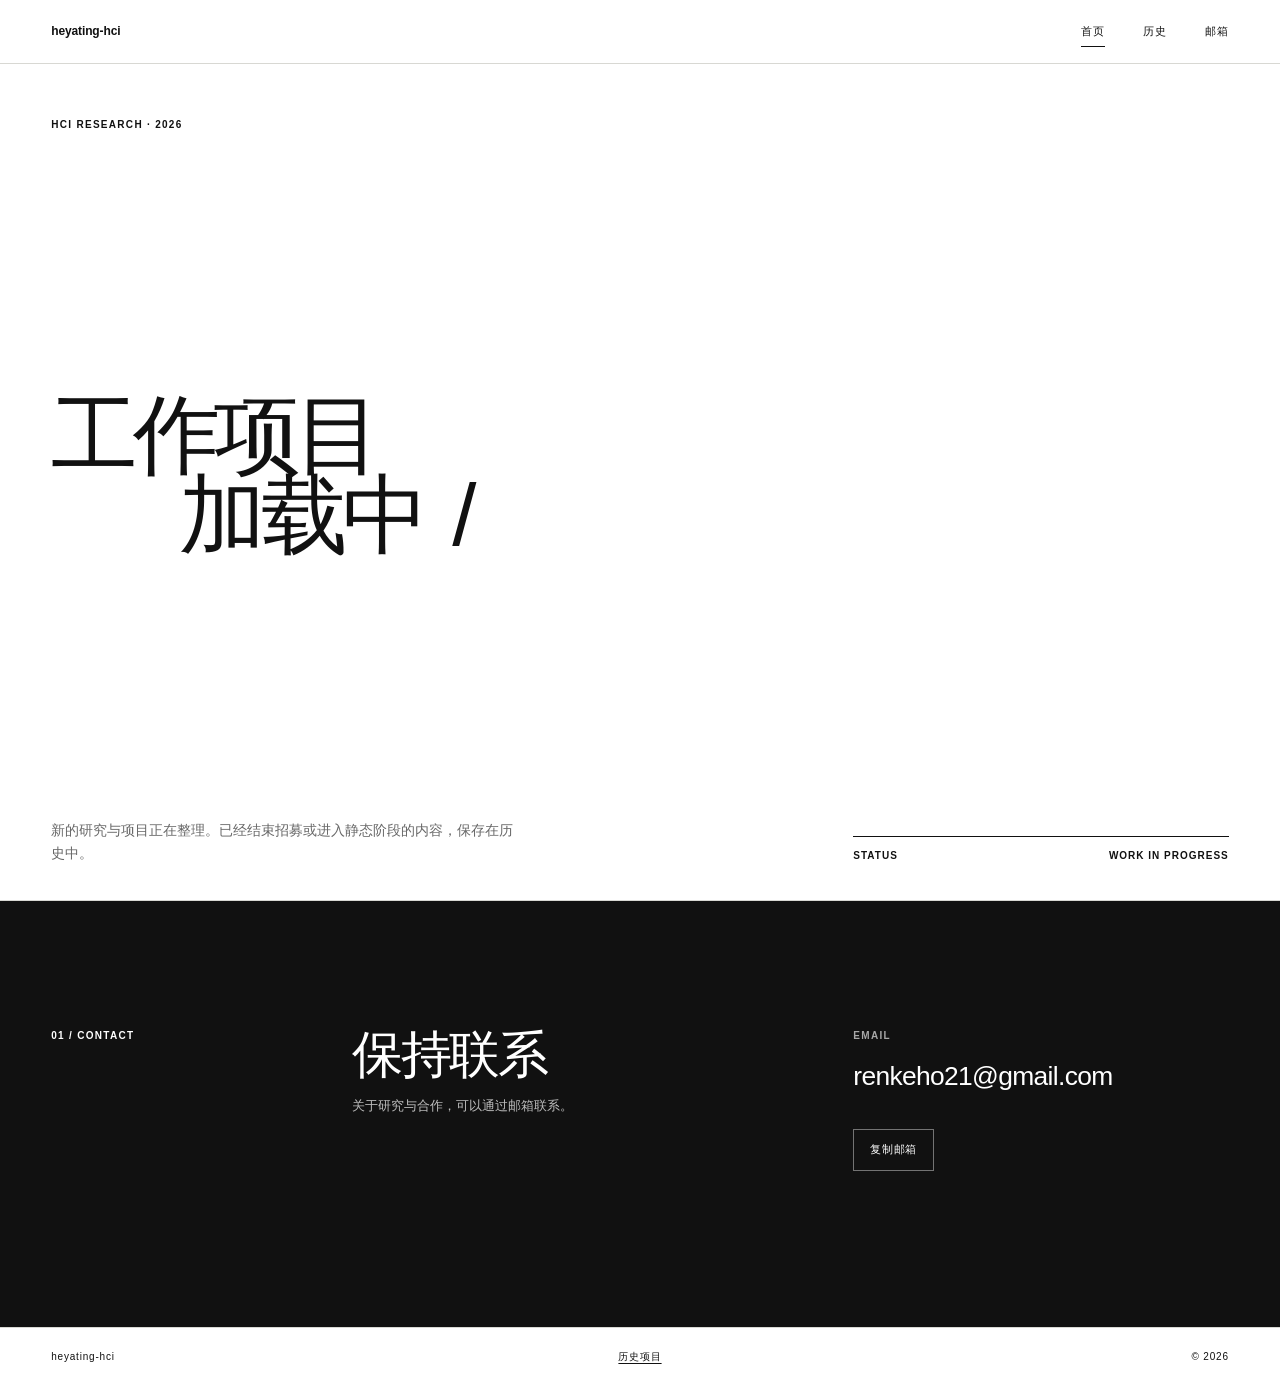
==== index.html @ 8b25b081 "Archive VTuber study and redesign site" ====
<!DOCTYPE html>
<html lang="zh-CN">
  <head>
    <meta charset="utf-8">
    <meta name="viewport" content="width=device-width, initial-scale=1">
    <meta name="description" content="heyating-hci 的 HCI 研究与项目页面。新的工作项目正在整理中。">
    <meta name="referrer" content="no-referrer">
    <meta name="theme-color" content="#ffffff">
    <link rel="canonical" href="https://renke21.github.io/Data-Research-Network-hyt/">

    <meta property="og:type" content="website">
    <meta property="og:locale" content="zh_CN">
    <meta property="og:site_name" content="heyating-hci">
    <meta property="og:title" content="heyating-hci｜工作项目加载中">
    <meta property="og:description" content="HCI 研究、进行中的工作与历史项目记录。">
    <meta property="og:url" content="https://renke21.github.io/Data-Research-Network-hyt/">
    <meta property="og:image" content="https://renke21.github.io/Data-Research-Network-hyt/assets/og-home-2026.png">
    <meta property="og:image:alt" content="heyating-hci 工作项目加载中">
    <meta name="twitter:card" content="summary_large_image">
    <meta name="twitter:image" content="https://renke21.github.io/Data-Research-Network-hyt/assets/og-home-2026.png">

    <title>heyating-hci｜工作项目加载中</title>
    <link rel="stylesheet" href="styles.css?v=20260811b">
    <script src="site-config.js?v=20260811b" defer></script>
    <script src="script.js?v=20260811b" defer></script>
  </head>

  <body>
    <a class="skip-link" href="#main">跳到主要内容</a>

    <header class="site-header">
      <div class="shell nav-layout">
        <a class="wordmark" href="index.html" aria-label="heyating-hci 首页">heyating-hci</a>
        <nav class="site-nav" aria-label="主要导航">
          <a href="index.html" aria-current="page">首页</a>
          <a href="history.html">历史</a>
          <a href="#contact">邮箱</a>
        </nav>
      </div>
    </header>

    <main id="main">
      <section class="home-hero" aria-labelledby="home-title">
        <div class="shell home-grid">
          <p class="eyebrow">HCI RESEARCH · 2026</p>

          <h1 id="home-title">
            <span>工作项目</span>
            <span class="loading-line">
              加载中 <span class="loading-slash" aria-hidden="true">/</span>
            </span>
          </h1>

          <p class="home-intro">
            新的研究与项目正在整理。已经结束招募或进入静态阶段的内容，保存在历史中。
          </p>

          <div class="home-status">
            <span>STATUS</span>
            <span>WORK IN PROGRESS</span>
          </div>
        </div>
      </section>

      <section class="contact-band" id="contact" aria-labelledby="contact-title">
        <div class="shell contact-grid">
          <p class="section-index">01 / CONTACT</p>

          <div class="contact-copy">
            <h2 id="contact-title">保持联系</h2>
            <p>关于研究与合作，可以通过邮箱联系。</p>
          </div>

          <div class="email-block">
            <span class="email-label">EMAIL</span>
            <strong class="email-address" data-contact-value="email">renkeho21@gmail.com</strong>
            <button class="copy-button" type="button" data-copy-contact="email">复制邮箱</button>
            <p class="copy-status" data-contact-status role="status" aria-live="polite" aria-atomic="true"></p>
          </div>
        </div>
      </section>
    </main>

    <footer class="site-footer">
      <div class="shell footer-layout">
        <p>heyating-hci</p>
        <a href="history.html">历史项目</a>
        <p>© <span data-current-year></span></p>
      </div>
    </footer>
  </body>
</html>
---- styles.css ----
:root {
  --ink: #111111;
  --paper: #ffffff;
  --warm-white: #f6f6f2;
  --muted: #686868;
  --line: #d8d8d3;
  --dark-line: #3c3c3c;
  --shell: 74rem;
  --gutter: clamp(1.25rem, 4vw, 3.5rem);
  --header-height: 4rem;
  --font-sans: Arial, "Helvetica Neue", "Noto Sans SC", "PingFang SC",
    "Microsoft YaHei", sans-serif;
}

*,
*::before,
*::after {
  box-sizing: border-box;
}

html {
  scroll-behavior: smooth;
  scroll-padding-top: var(--header-height);
}

body {
  margin: 0;
  color: var(--ink);
  background: var(--paper);
  font-family: var(--font-sans);
  font-size: 0.9375rem;
  line-height: 1.6;
  text-rendering: optimizeLegibility;
  -webkit-font-smoothing: antialiased;
}

body:has(dialog[open]) {
  overflow: hidden;
}

a {
  color: inherit;
  text-decoration: none;
}

button,
input,
textarea,
select {
  font: inherit;
}

button {
  color: inherit;
}

img {
  display: block;
  max-width: 100%;
  height: auto;
}

p,
h1,
h2,
h3,
dl,
dd,
figure {
  margin: 0;
}

ul,
ol {
  margin: 0;
  padding: 0;
}

::selection {
  color: var(--paper);
  background: var(--ink);
}

:focus-visible {
  outline: 2px solid currentColor;
  outline-offset: 4px;
}

.shell {
  width: min(100%, calc(var(--shell) + (var(--gutter) * 2)));
  margin-inline: auto;
  padding-inline: var(--gutter);
}

.skip-link {
  position: fixed;
  z-index: 1000;
  top: 0.75rem;
  left: 0.75rem;
  padding: 0.6rem 0.9rem;
  color: var(--paper);
  background: var(--ink);
  font-size: 0.75rem;
  transform: translateY(-200%);
}

.skip-link:focus {
  transform: translateY(0);
}

.site-header {
  position: sticky;
  z-index: 50;
  top: 0;
  height: var(--header-height);
  color: var(--ink);
  background: rgba(255, 255, 255, 0.96);
  border-bottom: 1px solid var(--line);
}

.site-header-dark {
  color: var(--paper);
  background: rgba(17, 17, 17, 0.97);
  border-bottom-color: var(--dark-line);
}

.nav-layout {
  display: flex;
  align-items: center;
  justify-content: space-between;
  height: 100%;
  gap: 2rem;
}

.wordmark {
  font-size: 0.75rem;
  font-weight: 700;
  letter-spacing: -0.01em;
}

.site-nav {
  display: flex;
  align-items: center;
  gap: clamp(1.1rem, 3vw, 2.5rem);
  font-size: 0.6875rem;
  letter-spacing: 0.08em;
}

.site-nav a {
  position: relative;
  padding-block: 0.4rem;
}

.site-nav a::after {
  position: absolute;
  right: 0;
  bottom: 0;
  left: 0;
  height: 1px;
  background: currentColor;
  content: "";
  transform: scaleX(0);
  transform-origin: right;
  transition: transform 180ms ease;
}

.site-nav a:hover::after,
.site-nav a[aria-current="page"]::after {
  transform: scaleX(1);
  transform-origin: left;
}

.eyebrow,
.section-index,
.small-label,
.email-label {
  font-size: 0.625rem;
  font-weight: 700;
  line-height: 1.3;
  letter-spacing: 0.13em;
}

/* Home */

.home-hero {
  min-height: calc(100svh - var(--header-height));
  border-bottom: 1px solid var(--line);
}

.home-grid {
  display: grid;
  min-height: calc(100svh - var(--header-height));
  grid-template-columns: repeat(12, minmax(0, 1fr));
  grid-template-rows: auto 1fr auto;
  column-gap: clamp(0.8rem, 2vw, 1.6rem);
  padding-top: clamp(2rem, 6vh, 4.5rem);
  padding-bottom: clamp(1.5rem, 4vh, 3rem);
}

.home-grid > .eyebrow {
  grid-column: 1 / 5;
}

.home-grid h1 {
  align-self: center;
  grid-column: 1 / 11;
  margin-block: clamp(3.5rem, 11vh, 8rem);
  font-size: clamp(3rem, 6.8vw, 6.1rem);
  font-weight: 500;
  line-height: 0.92;
  letter-spacing: -0.065em;
}

.home-grid h1 > span {
  display: block;
}

.loading-line {
  margin-left: clamp(1.2rem, 11vw, 8rem);
}

.loading-slash {
  display: inline-block;
  margin-left: 0.12em;
  font-weight: 300;
  transform-origin: 50% 52%;
  animation: slash-turn 2.4s linear infinite;
}

@keyframes slash-turn {
  to {
    transform: rotate(360deg);
  }
}

.home-intro {
  align-self: end;
  grid-column: 1 / 6;
  max-width: 31rem;
  color: var(--muted);
  font-size: 0.875rem;
}

.home-status {
  display: flex;
  align-self: end;
  justify-content: space-between;
  grid-column: 9 / 13;
  gap: 1rem;
  padding-top: 0.7rem;
  border-top: 1px solid var(--ink);
  font-size: 0.625rem;
  font-weight: 700;
  letter-spacing: 0.1em;
}

/* Contact and footer */

.contact-band {
  color: var(--paper);
  background: var(--ink);
  padding-block: clamp(4.5rem, 10vw, 8rem);
}

.contact-band-compact {
  padding-block: clamp(3.5rem, 8vw, 6rem);
}

.contact-grid {
  display: grid;
  grid-template-columns: repeat(12, minmax(0, 1fr));
  column-gap: clamp(0.8rem, 2vw, 1.6rem);
}

.contact-grid > .section-index {
  grid-column: 1 / 3;
}

.contact-copy {
  grid-column: 4 / 8;
}

.contact-copy h2 {
  margin-bottom: 1rem;
  font-size: clamp(2rem, 4vw, 3.6rem);
  font-weight: 500;
  line-height: 1;
  letter-spacing: -0.045em;
}

.contact-copy p {
  max-width: 21rem;
  color: #bdbdbd;
  font-size: 0.8125rem;
}

.email-block {
  display: grid;
  align-content: start;
  grid-column: 9 / 13;
  justify-items: start;
}

.email-label {
  margin-bottom: 0.8rem;
  color: #a8a8a8;
}

.email-address {
  max-width: 100%;
  font-size: clamp(1.05rem, 2.1vw, 1.65rem);
  font-weight: 500;
  letter-spacing: -0.025em;
  overflow-wrap: anywhere;
}

.copy-button {
  margin-top: 2rem;
  padding: 0.7rem 1rem;
  color: var(--paper);
  background: transparent;
  border: 1px solid #737373;
  border-radius: 0;
  cursor: pointer;
  font-size: 0.6875rem;
  letter-spacing: 0.06em;
  transition: color 160ms ease, background 160ms ease, border-color 160ms ease;
}

.copy-button:hover {
  color: var(--ink);
  background: var(--paper);
  border-color: var(--paper);
}

.copy-status {
  min-height: 1.5em;
  margin-top: 0.7rem;
  color: #bdbdbd;
  font-size: 0.6875rem;
}

.site-footer {
  padding-block: 1.35rem;
  border-top: 1px solid var(--line);
  background: var(--paper);
}

.footer-layout {
  display: grid;
  grid-template-columns: 1fr auto 1fr;
  align-items: center;
  gap: 1rem;
  font-size: 0.625rem;
  letter-spacing: 0.08em;
}

.footer-layout a {
  text-decoration: underline;
  text-underline-offset: 0.25em;
}

.footer-layout p:last-child {
  text-align: right;
}

/* History */

.archive-hero {
  border-bottom: 1px solid var(--line);
}

.archive-hero-grid {
  display: grid;
  min-height: 62svh;
  grid-template-columns: repeat(12, minmax(0, 1fr));
  grid-template-rows: auto 1fr auto;
  column-gap: clamp(0.8rem, 2vw, 1.6rem);
  padding-top: clamp(2rem, 6vh, 4.5rem);
  padding-bottom: clamp(2rem, 5vh, 3.5rem);
}

.archive-hero .eyebrow {
  grid-column: 1 / 6;
}

.archive-hero h1 {
  align-self: center;
  grid-column: 1 / 9;
  font-size: clamp(4rem, 10vw, 8.5rem);
  font-weight: 500;
  line-height: 0.85;
  letter-spacing: -0.075em;
}

.archive-intro {
  align-self: end;
  grid-column: 1 / 6;
  max-width: 27rem;
  color: var(--muted);
  font-size: 0.875rem;
}

.archive-count {
  display: flex;
  align-self: end;
  justify-content: space-between;
  grid-column: 10 / 13;
  padding-top: 0.6rem;
  border-top: 1px solid var(--ink);
  font-size: 0.6875rem;
  font-variant-numeric: tabular-nums;
}

.archive-count span {
  font-size: 0.625rem;
  font-weight: 700;
  letter-spacing: 0.1em;
}

.archive-list {
  padding-block: clamp(4.5rem, 10vw, 9rem);
}

.archive-list-heading {
  display: grid;
  grid-template-columns: repeat(12, minmax(0, 1fr));
  gap: 1rem;
  margin-bottom: clamp(3rem, 7vw, 6rem);
}

.archive-list-heading .section-index {
  grid-column: 1 / 4;
}

.archive-list-heading h2 {
  grid-column: 5 / 13;
  font-size: clamp(1.7rem, 3vw, 2.8rem);
  font-weight: 500;
  line-height: 1;
  letter-spacing: -0.04em;
}

.archive-card {
  display: grid;
  grid-template-columns: minmax(0, 7fr) minmax(17rem, 4fr);
  gap: clamp(2rem, 7vw, 7rem);
  padding-top: 1rem;
  border-top: 1px solid var(--ink);
}

.archive-image-link {
  position: relative;
  align-self: start;
  padding: clamp(1rem, 2.2vw, 2rem);
  overflow: hidden;
  background: var(--warm-white);
}

.archive-image-link img {
  filter: grayscale(1) contrast(1.03);
  transition: transform 350ms cubic-bezier(0.2, 0.7, 0.2, 1);
}

.archive-image-link:hover img {
  transform: scale(1.015);
}

.image-number {
  position: absolute;
  top: 0.75rem;
  left: 0.8rem;
  padding: 0.2rem 0.35rem;
  color: var(--paper);
  background: var(--ink);
  font-size: 0.5625rem;
  letter-spacing: 0.08em;
}

.archive-card-copy {
  align-self: end;
  padding-bottom: 0.5rem;
}

.archive-meta {
  display: flex;
  align-items: center;
  justify-content: space-between;
  margin-bottom: clamp(2rem, 4vw, 4rem);
  padding-bottom: 0.7rem;
  border-bottom: 1px solid var(--line);
  color: var(--muted);
  font-size: 0.625rem;
  letter-spacing: 0.08em;
}

.status-label {
  display: inline-flex;
  align-items: center;
  gap: 0.45rem;
  color: var(--ink);
}

.status-label::before {
  width: 0.4rem;
  height: 0.4rem;
  background: var(--ink);
  border-radius: 50%;
  content: "";
}

.studio-credit {
  margin-bottom: 1rem;
  font-size: 0.625rem;
  font-weight: 700;
  letter-spacing: 0.08em;
}

.archive-card h3 {
  margin-bottom: 1.4rem;
  font-size: clamp(1.8rem, 3.2vw, 3.1rem);
  font-weight: 500;
  line-height: 1.06;
  letter-spacing: -0.05em;
}

.archive-card h3 a:hover {
  text-decoration: underline;
  text-decoration-thickness: 1px;
  text-underline-offset: 0.16em;
}

.archive-summary {
  max-width: 27rem;
  color: var(--muted);
  font-size: 0.8125rem;
}

.arrow-link,
.back-link {
  display: inline-flex;
  align-items: center;
  gap: 0.5rem;
  margin-top: 2.2rem;
  padding-bottom: 0.2rem;
  border-bottom: 1px solid currentColor;
  font-size: 0.6875rem;
  font-weight: 700;
  letter-spacing: 0.05em;
}

/* Project record */

.project-hero {
  color: var(--paper);
  background: var(--ink);
}

.project-hero-grid {
  display: grid;
  min-height: calc(100svh - var(--header-height));
  grid-template-columns: repeat(12, minmax(0, 1fr));
  grid-template-rows: auto auto 1fr auto;
  column-gap: clamp(0.8rem, 2vw, 1.6rem);
  padding-top: 2rem;
  padding-bottom: clamp(2.5rem, 6vh, 5rem);
}

.project-hero .back-link {
  grid-column: 1 / 4;
  justify-self: start;
  margin-top: 0;
}

.project-hero .eyebrow {
  grid-column: 5 / 13;
  justify-self: end;
}

.project-hero h1 {
  align-self: center;
  grid-column: 1 / 13;
  margin-block: clamp(4rem, 11vh, 8rem);
  font-size: clamp(3.2rem, 7.6vw, 7rem);
  font-weight: 500;
  line-height: 0.92;
  letter-spacing: -0.065em;
}

.project-lead {
  grid-column: 1 / 6;
  max-width: 34rem;
  color: #c6c6c6;
  font-size: 0.875rem;
}

.project-meta-list {
  display: grid;
  grid-column: 7 / 13;
  grid-template-columns: repeat(2, minmax(0, 1fr));
  border-top: 1px solid var(--dark-line);
}

.project-meta-list div {
  padding: 0.8rem 0;
  border-bottom: 1px solid var(--dark-line);
}

.project-meta-list div:nth-child(odd) {
  padding-right: 1rem;
}

.project-meta-list div:nth-child(even) {
  padding-left: 1rem;
  border-left: 1px solid var(--dark-line);
}

.project-meta-list dt {
  margin-bottom: 0.3rem;
  color: #8f8f8f;
  font-size: 0.5625rem;
  letter-spacing: 0.1em;
}

.project-meta-list dd {
  font-size: 0.75rem;
}

.archive-notice {
  color: var(--ink);
  background: var(--paper);
  border-bottom: 1px solid var(--ink);
}

.archive-notice .shell {
  display: grid;
  grid-template-columns: 3fr 9fr;
  gap: 1rem;
  padding-block: 1rem;
}

.archive-notice span {
  font-size: 0.625rem;
  font-weight: 700;
  letter-spacing: 0.12em;
}

.archive-notice p {
  font-size: 0.75rem;
}

.project-section {
  padding-block: clamp(4.5rem, 10vw, 8rem);
  border-bottom: 1px solid var(--line);
}

.project-section-muted {
  background: var(--warm-white);
}

.project-section-dark {
  color: var(--paper);
  background: var(--ink);
  border-bottom-color: var(--dark-line);
}

.project-section-grid {
  display: grid;
  grid-template-columns: repeat(12, minmax(0, 1fr));
  column-gap: clamp(0.8rem, 2vw, 1.6rem);
}

.project-section-heading {
  grid-column: 1 / 4;
}

.project-section-heading h2 {
  margin-top: 1.25rem;
  font-size: clamp(1.55rem, 2.8vw, 2.5rem);
  font-weight: 500;
  line-height: 1.05;
  letter-spacing: -0.04em;
}

.project-prose,
.project-content {
  grid-column: 5 / 13;
}

.project-prose {
  display: grid;
  grid-template-columns: repeat(2, minmax(0, 1fr));
  gap: clamp(2rem, 5vw, 4rem);
}

.project-prose p {
  color: var(--muted);
  font-size: 0.875rem;
}

.project-prose .lead {
  color: var(--ink);
  font-size: clamp(1.25rem, 2.3vw, 1.9rem);
  font-weight: 500;
  line-height: 1.45;
  letter-spacing: -0.025em;
}

.participant-grid {
  display: grid;
  grid-template-columns: minmax(0, 1.15fr) minmax(14rem, 0.85fr);
  gap: clamp(2rem, 5vw, 5rem);
}

.editorial-list {
  list-style: none;
  border-top: 1px solid var(--ink);
}

.editorial-list li {
  display: grid;
  grid-template-columns: 2.2rem 1fr;
  padding-block: 0.9rem;
  border-bottom: 1px solid var(--line);
  font-size: 0.8125rem;
  counter-increment: participant;
}

.editorial-list {
  counter-reset: participant;
}

.editorial-list li::before {
  color: var(--muted);
  content: counter(participant, decimal-leading-zero);
  font-size: 0.625rem;
  font-variant-numeric: tabular-nums;
}

.experience-note {
  align-self: end;
  padding-top: 0.75rem;
  border-top: 1px solid var(--ink);
}

.experience-note .small-label {
  margin-bottom: 1rem;
}

.experience-note p:last-child {
  color: var(--muted);
  font-size: 0.8125rem;
}

.format-grid {
  display: grid;
  grid-template-columns: repeat(2, minmax(0, 1fr));
  border-top: 1px solid var(--dark-line);
  border-left: 1px solid var(--dark-line);
}

.format-grid div {
  padding: clamp(1.2rem, 3vw, 2.2rem);
  border-right: 1px solid var(--dark-line);
  border-bottom: 1px solid var(--dark-line);
}

.format-grid dt {
  margin-bottom: 1rem;
  color: #8f8f8f;
  font-size: 0.625rem;
  letter-spacing: 0.1em;
}

.format-grid dd {
  font-size: clamp(1rem, 2vw, 1.5rem);
  letter-spacing: -0.025em;
}

.format-note {
  max-width: 36rem;
  margin-top: 2.2rem;
  color: #a8a8a8;
  font-size: 0.8125rem;
}

.project-framework-copy {
  max-width: 41rem;
  margin-bottom: 2.5rem;
  font-size: clamp(1.1rem, 2vw, 1.55rem);
  line-height: 1.5;
  letter-spacing: -0.02em;
}

.framework-figure {
  margin: 0;
}

.image-button {
  position: relative;
  display: block;
  width: 100%;
  padding: clamp(0.75rem, 2vw, 1.5rem);
  background: var(--warm-white);
  border: 1px solid var(--line);
  cursor: zoom-in;
}

.image-button img {
  filter: grayscale(1);
}

.image-action {
  position: absolute;
  right: 0;
  bottom: 0;
  padding: 0.55rem 0.7rem;
  color: var(--paper);
  background: var(--ink);
  font-size: 0.625rem;
  letter-spacing: 0.06em;
}

.framework-figure figcaption {
  margin-top: 0.7rem;
  color: var(--muted);
  font-size: 0.6875rem;
}

.figure-transcript {
  margin-top: 1.75rem;
  border-top: 1px solid var(--ink);
  border-bottom: 1px solid var(--ink);
}

.figure-transcript summary {
  padding-block: 0.85rem;
  cursor: pointer;
  font-size: 0.75rem;
  font-weight: 700;
}

.figure-transcript div {
  display: grid;
  grid-template-columns: repeat(2, minmax(0, 1fr));
  gap: 2rem;
  padding: 0.5rem 0 1.5rem;
}

.figure-transcript p {
  color: var(--muted);
  font-size: 0.75rem;
}

.numbered-list {
  list-style: none;
  counter-reset: care;
  border-top: 1px solid var(--ink);
}

.numbered-list li {
  display: grid;
  grid-template-columns: 3rem 1fr;
  padding-block: 1.1rem;
  border-bottom: 1px solid var(--line);
  counter-increment: care;
  font-size: 0.8125rem;
}

.numbered-list li::before {
  color: var(--muted);
  content: "0" counter(care);
  font-size: 0.625rem;
  font-variant-numeric: tabular-nums;
}

/* Image dialog */

.image-dialog {
  width: min(94vw, 88rem);
  max-width: none;
  max-height: 92vh;
  margin: auto;
  padding: 0;
  color: var(--ink);
  background: var(--paper);
  border: 1px solid var(--ink);
}

.image-dialog::backdrop {
  background: rgba(0, 0, 0, 0.82);
}

.dialog-header {
  display: flex;
  align-items: center;
  justify-content: space-between;
  padding: 0.8rem 1rem;
  border-bottom: 1px solid var(--line);
}

.dialog-header h2 {
  font-size: 0.75rem;
  font-weight: 700;
  letter-spacing: 0.06em;
}

.dialog-close {
  padding: 0;
  background: transparent;
  border: 0;
  cursor: pointer;
  font-size: 0.6875rem;
}

.dialog-image-wrap {
  max-height: calc(92vh - 3.5rem);
  overflow: auto;
  padding: 1rem;
}

.dialog-image-wrap img {
  width: 100%;
}

@media (max-width: 800px) {
  :root {
    --header-height: 3.75rem;
  }

  .home-grid > .eyebrow,
  .home-grid h1,
  .home-intro,
  .home-status,
  .archive-hero .eyebrow,
  .archive-hero h1,
  .archive-intro,
  .archive-count {
    grid-column: 1 / 13;
  }

  .home-grid h1 {
    margin-block: clamp(3rem, 12vh, 6rem);
  }

  .home-intro {
    align-self: start;
    margin-bottom: 2.5rem;
  }

  .home-status {
    align-self: end;
  }

  .archive-hero-grid {
    min-height: 58svh;
  }

  .archive-hero h1 {
    align-self: center;
  }

  .archive-intro {
    margin-bottom: 2rem;
  }

  .archive-card {
    grid-template-columns: 1fr;
    gap: 2rem;
  }

  .archive-card-copy {
    display: grid;
    grid-template-columns: repeat(2, minmax(0, 1fr));
    column-gap: 2rem;
  }

  .archive-meta,
  .studio-credit,
  .archive-card h3,
  .arrow-link {
    grid-column: 1;
  }

  .archive-summary {
    grid-row: 2 / 5;
    grid-column: 2;
  }

  .contact-grid > .section-index {
    grid-column: 1 / 4;
  }

  .contact-copy {
    grid-column: 4 / 8;
  }

  .email-block {
    grid-column: 8 / 13;
  }

  .project-hero .back-link {
    grid-column: 1 / 5;
  }

  .project-hero .eyebrow {
    grid-column: 5 / 13;
  }

  .project-lead {
    grid-column: 1 / 7;
  }

  .project-meta-list {
    grid-column: 7 / 13;
  }

  .project-section-heading {
    grid-column: 1 / 5;
  }

  .project-prose,
  .project-content {
    grid-column: 5 / 13;
  }

  .project-prose,
  .participant-grid {
    grid-template-columns: 1fr;
  }
}

@media (max-width: 620px) {
  :root {
    --gutter: 1.25rem;
  }

  body {
    font-size: 0.875rem;
  }

  .wordmark {
    font-size: 0.6875rem;
  }

  .site-nav {
    gap: 1rem;
    font-size: 0.625rem;
  }

  .home-grid h1 {
    font-size: clamp(3rem, 17vw, 4.8rem);
    line-height: 0.94;
  }

  .loading-line {
    margin-left: 0.55em;
  }

  .contact-grid {
    grid-template-columns: 1fr;
    row-gap: 2.8rem;
  }

  .contact-grid > .section-index,
  .contact-copy,
  .email-block {
    grid-column: 1;
  }

  .footer-layout {
    grid-template-columns: 1fr auto;
  }

  .footer-layout a {
    display: none;
  }

  .archive-hero h1 {
    font-size: clamp(4rem, 25vw, 7rem);
  }

  .archive-list-heading {
    grid-template-columns: 1fr;
  }

  .archive-list-heading .section-index,
  .archive-list-heading h2 {
    grid-column: 1;
  }

  .archive-card-copy {
    display: block;
  }

  .archive-summary {
    margin-top: 0;
  }

  .project-hero-grid {
    display: block;
    min-height: auto;
  }

  .project-hero .eyebrow {
    margin-top: 2rem;
  }

  .project-hero h1 {
    margin-block: 4.5rem 2.5rem;
    font-size: clamp(3rem, 16vw, 5rem);
  }

  .project-lead {
    margin-bottom: 3rem;
  }

  .project-meta-list {
    grid-template-columns: 1fr;
  }

  .project-meta-list div:nth-child(odd),
  .project-meta-list div:nth-child(even) {
    padding-inline: 0;
    border-left: 0;
  }

  .archive-notice .shell {
    grid-template-columns: 1fr;
  }

  .project-section-grid {
    grid-template-columns: 1fr;
  }

  .project-section-heading,
  .project-prose,
  .project-content {
    grid-column: 1;
  }

  .project-section-heading {
    margin-bottom: 3rem;
  }

  .project-prose,
  .participant-grid,
  .figure-transcript div {
    grid-template-columns: 1fr;
  }

  .format-grid {
    grid-template-columns: 1fr;
  }
}

@media (prefers-reduced-motion: reduce) {
  html {
    scroll-behavior: auto;
  }

  *,
  *::before,
  *::after {
    scroll-behavior: auto !important;
    transition-duration: 0.01ms !important;
    animation-duration: 0.01ms !important;
    animation-iteration-count: 1 !important;
  }

  .loading-slash {
    animation: none;
  }
}
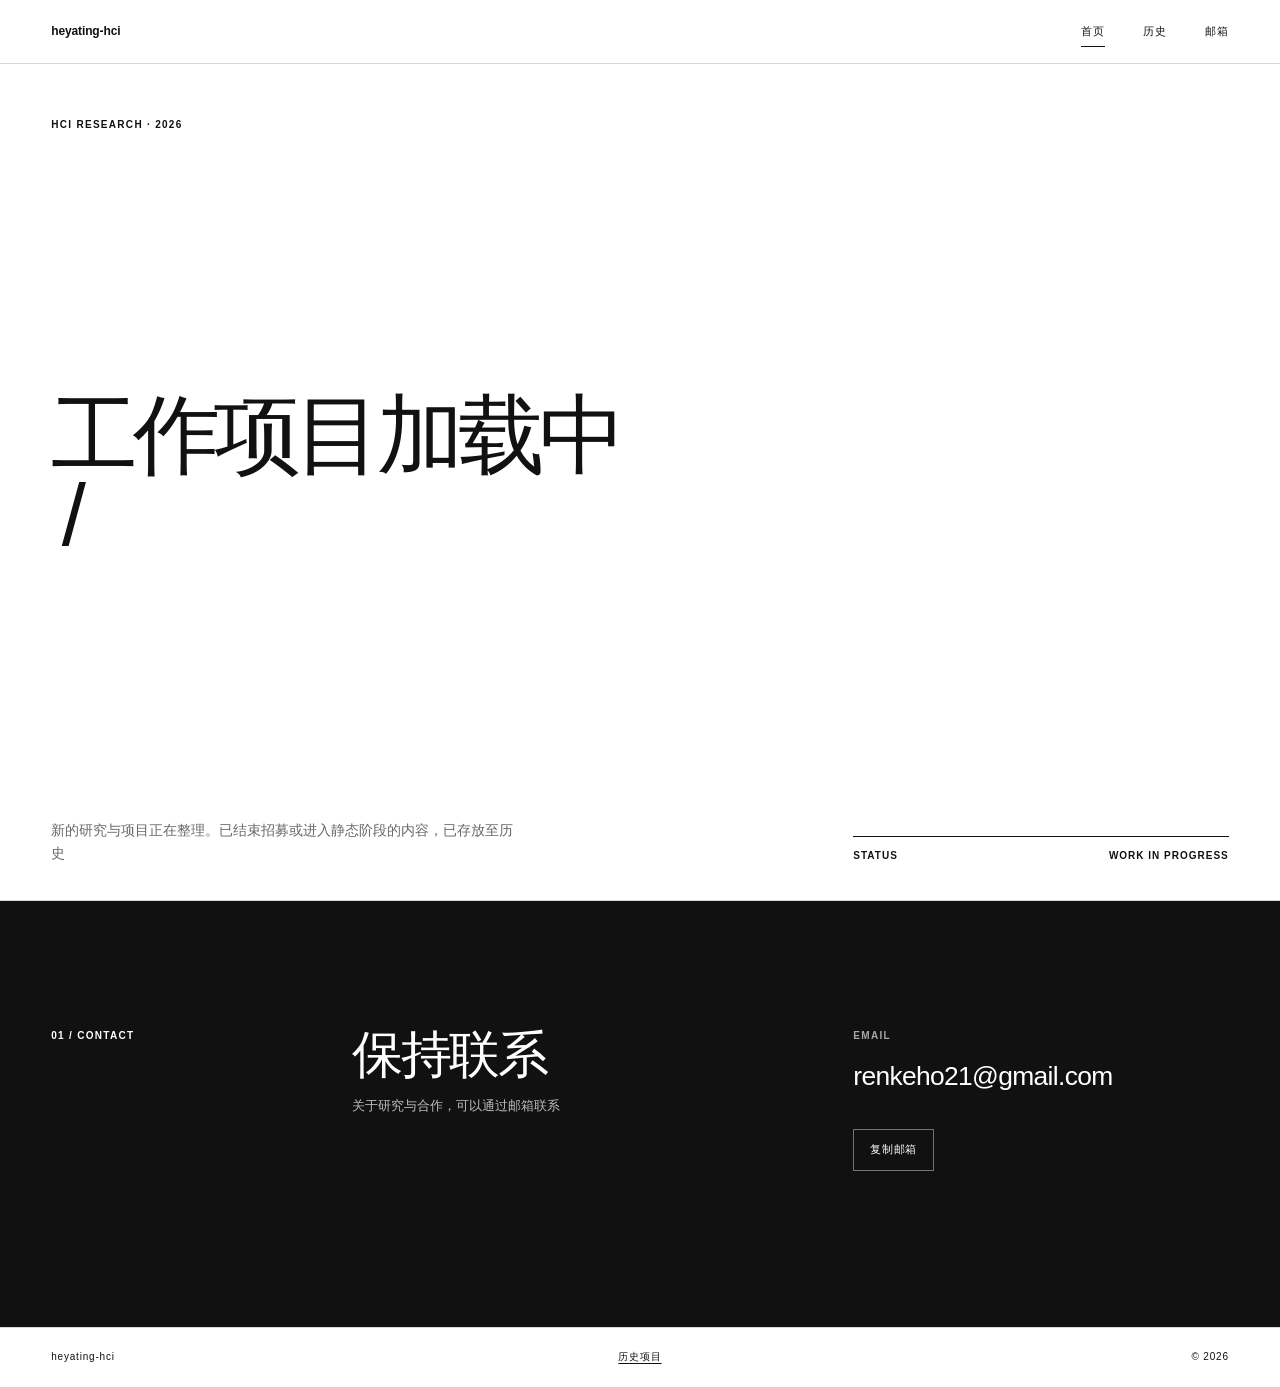
==== commit a8c2a089: "Update text content in index.html" ====
--- a/index.html
+++ b/index.html
@@ -45,14 +45,14 @@
           <p class="eyebrow">HCI RESEARCH · 2026</p>
 
           <h1 id="home-title">
-            <span>工作项目</span>
-            <span class="loading-line">
-              加载中 <span class="loading-slash" aria-hidden="true">/</span>
-            </span>
+            工作项目加载中
+            <span class="loading-slash" aria-hidden="true">/</span>
+            <span class="loading-line" aria-hidden="true"></span>  
+            </h1>
           </h1>
 
           <p class="home-intro">
-            新的研究与项目正在整理。已经结束招募或进入静态阶段的内容，保存在历史中。
+            新的研究与项目正在整理。已结束招募或进入静态阶段的内容，已存放至历史
           </p>
 
           <div class="home-status">
@@ -68,7 +68,7 @@
 
           <div class="contact-copy">
             <h2 id="contact-title">保持联系</h2>
-            <p>关于研究与合作，可以通过邮箱联系。</p>
+            <p>关于研究与合作，可以通过邮箱联系</p>
           </div>
 
           <div class="email-block">
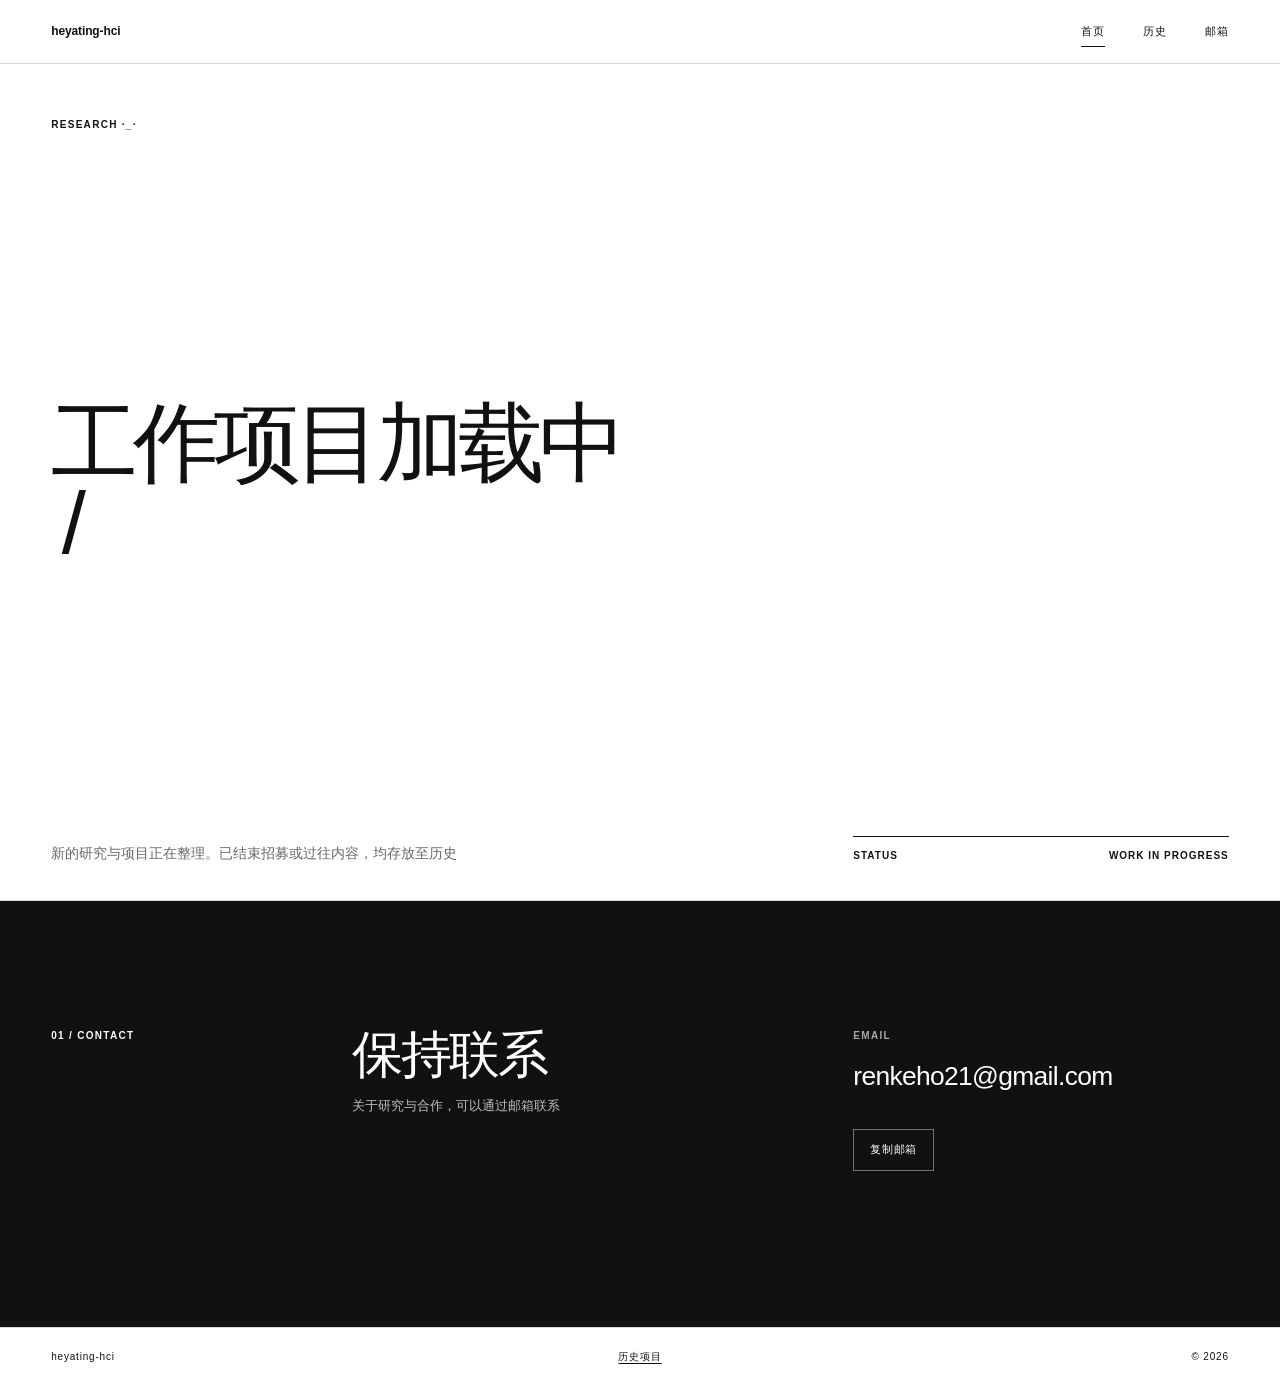
==== commit dab46e59: "Update meta description and content text" ====
--- a/index.html
+++ b/index.html
@@ -3,7 +3,7 @@
   <head>
     <meta charset="utf-8">
     <meta name="viewport" content="width=device-width, initial-scale=1">
-    <meta name="description" content="heyating-hci 的 HCI 研究与项目页面。新的工作项目正在整理中。">
+    <meta name="description" content="heyating-hci 的 HCI 研究与项目页面 新的工作项目正在整理中">
     <meta name="referrer" content="no-referrer">
     <meta name="theme-color" content="#ffffff">
     <link rel="canonical" href="https://renke21.github.io/Data-Research-Network-hyt/">
@@ -42,17 +42,15 @@
     <main id="main">
       <section class="home-hero" aria-labelledby="home-title">
         <div class="shell home-grid">
-          <p class="eyebrow">HCI RESEARCH · 2026</p>
+          <p class="eyebrow">RESEARCH ·_·</p>
 
           <h1 id="home-title">
-            工作项目加载中
+            工作项目加载中 
             <span class="loading-slash" aria-hidden="true">/</span>
-            <span class="loading-line" aria-hidden="true"></span>  
-            </h1>
           </h1>
 
           <p class="home-intro">
-            新的研究与项目正在整理。已结束招募或进入静态阶段的内容，已存放至历史
+            新的研究与项目正在整理。已结束招募或过往内容，均存放至历史
           </p>
 
           <div class="home-status">
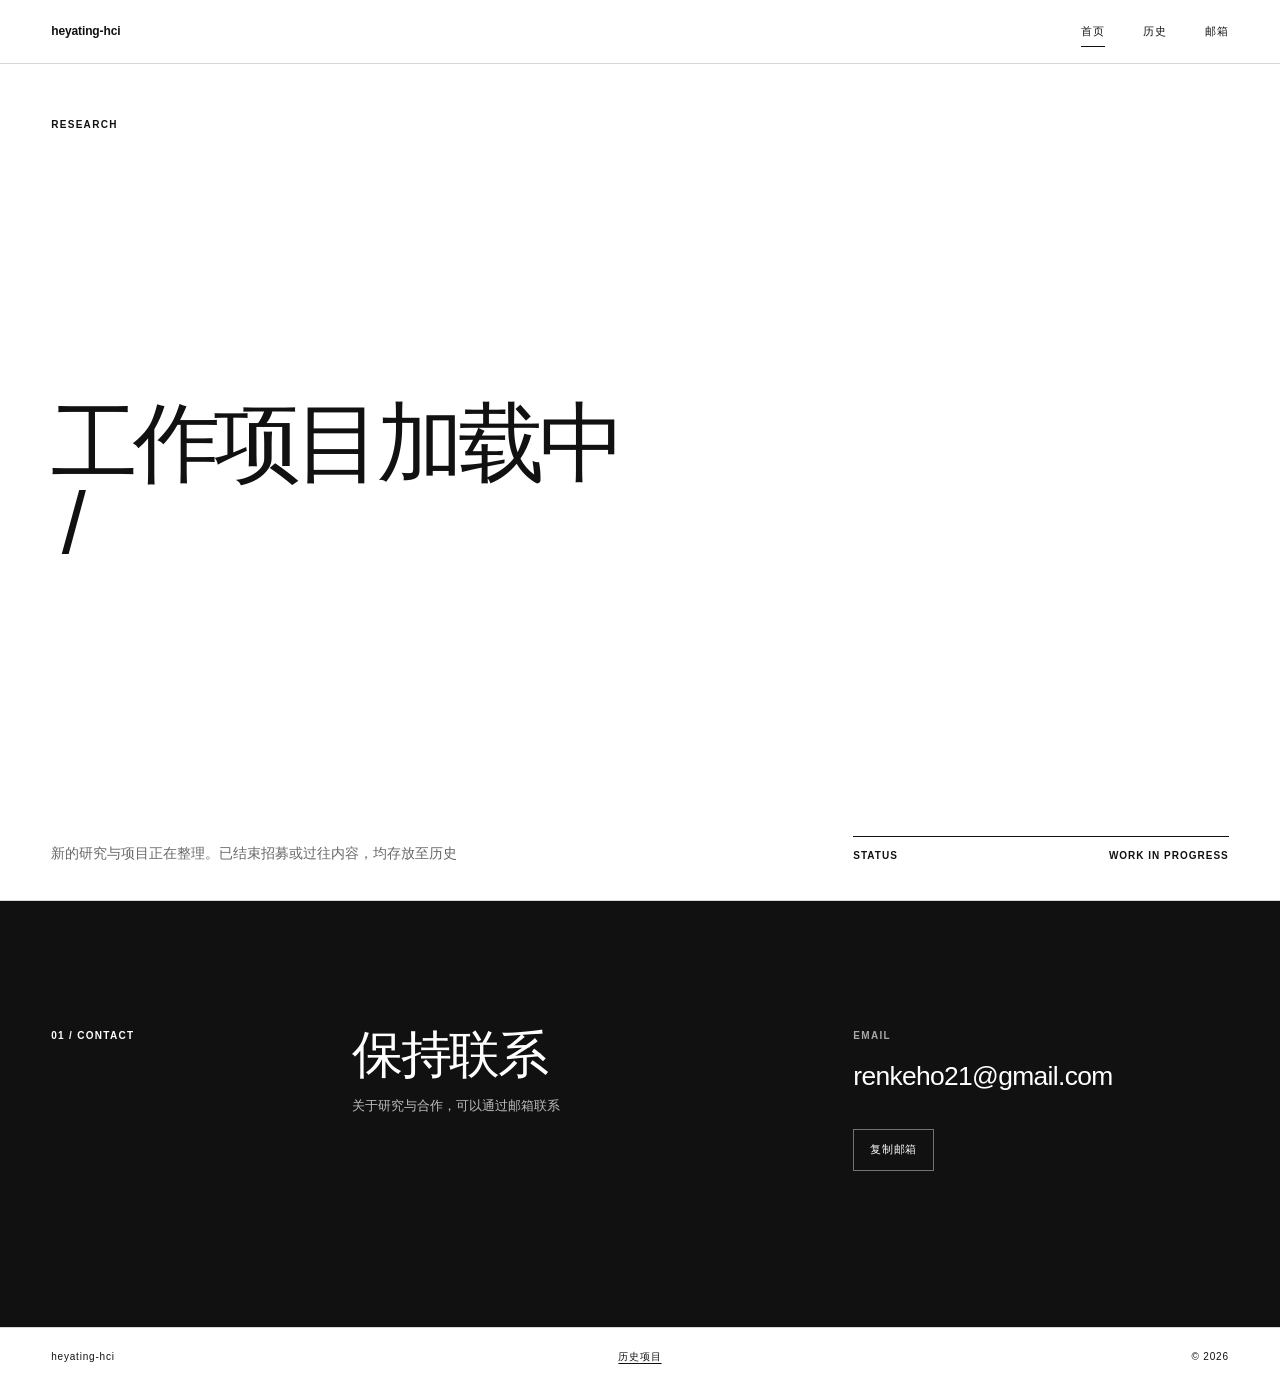
==== commit 3118c2b5: "Remove unnecessary characters from eyebrow text" ====
--- a/index.html
+++ b/index.html
@@ -42,7 +42,7 @@
     <main id="main">
       <section class="home-hero" aria-labelledby="home-title">
         <div class="shell home-grid">
-          <p class="eyebrow">RESEARCH ·_·</p>
+          <p class="eyebrow">RESEARCH</p>
 
           <h1 id="home-title">
             工作项目加载中 
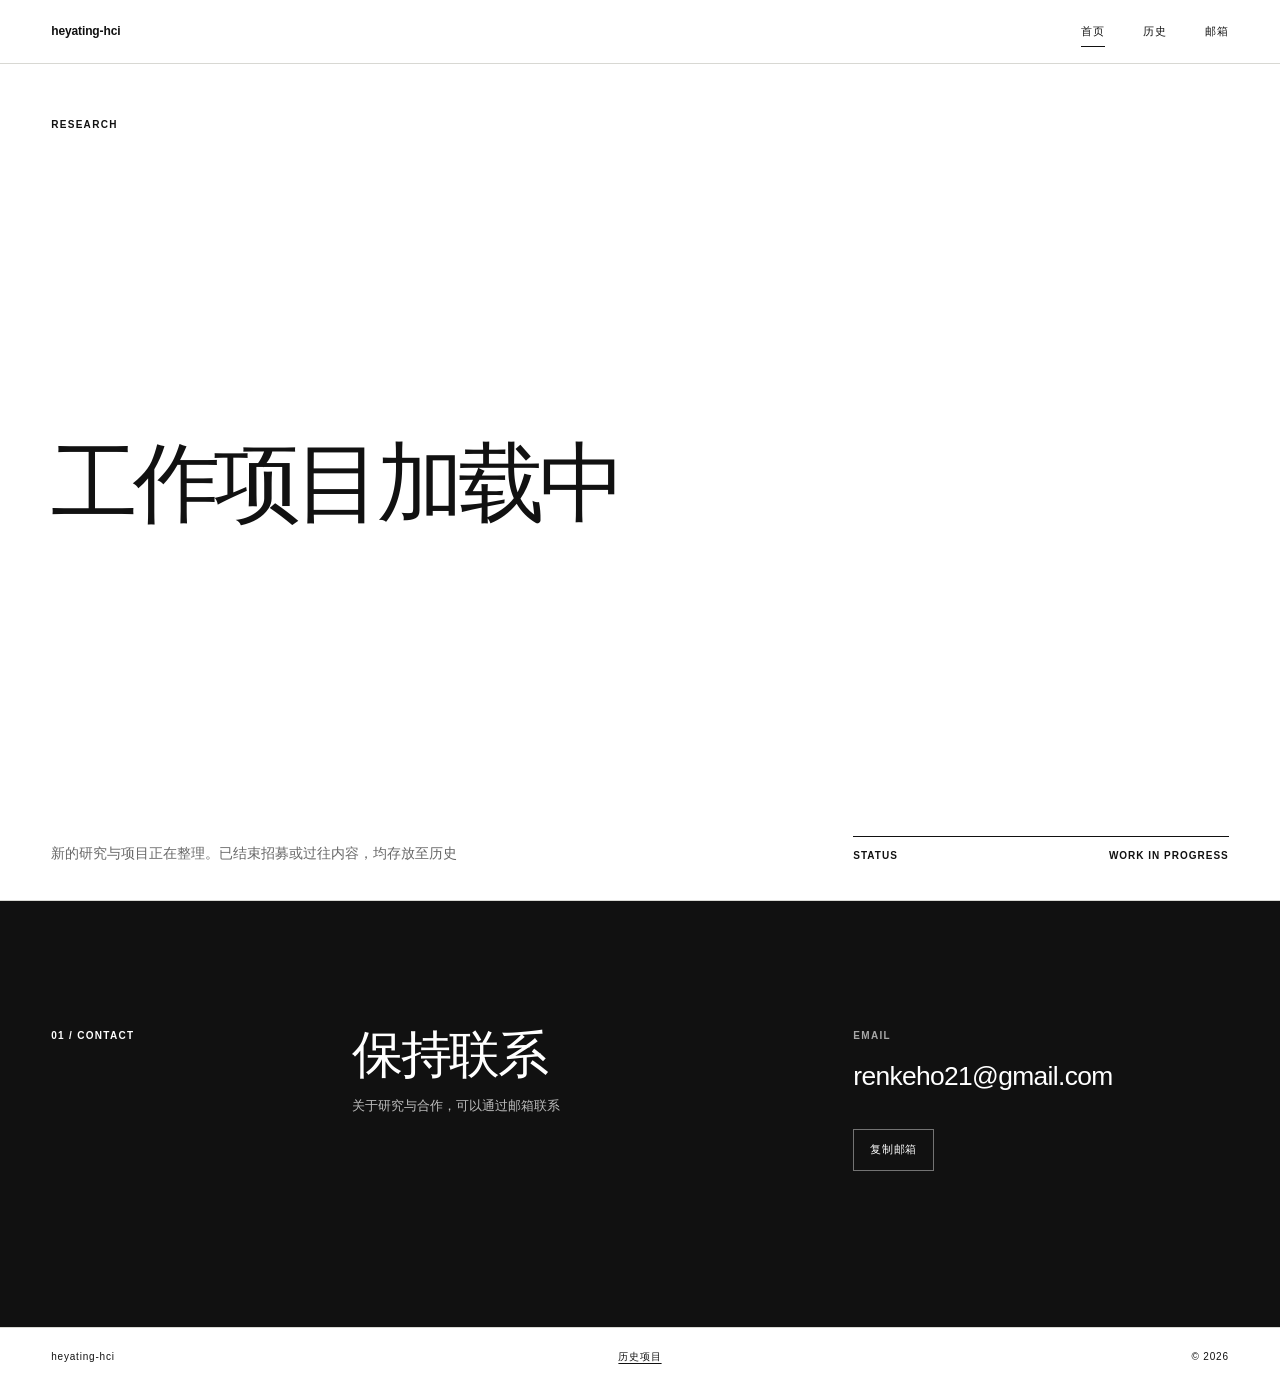
==== commit c18a806e: "Replace loading slash with animated face" ====
--- a/index.html
+++ b/index.html
@@ -20,7 +20,7 @@
     <meta name="twitter:image" content="https://renke21.github.io/Data-Research-Network-hyt/assets/og-home-2026.png">
 
     <title>heyating-hci｜工作项目加载中</title>
-    <link rel="stylesheet" href="styles.css?v=20260811b">
+    <link rel="stylesheet" href="styles.css?v=20260812">
     <script src="site-config.js?v=20260811b" defer></script>
     <script src="script.js?v=20260811b" defer></script>
   </head>
@@ -45,8 +45,12 @@
           <p class="eyebrow">RESEARCH</p>
 
           <h1 id="home-title">
-            工作项目加载中 
-            <span class="loading-slash" aria-hidden="true">/</span>
+            工作项目加载中
+            <span class="loading-face" aria-hidden="true">
+              <span class="face face-normal">·_·</span>
+              <span class="face face-blink">-_-</span>
+              <span class="face face-smile">·ᴗ·</span>
+            </span>
           </h1>
 
           <p class="home-intro">
--- a/styles.css
+++ b/styles.css
@@ -211,25 +211,105 @@
   letter-spacing: -0.065em;
 }
 
-.home-grid h1 > span {
-  display: block;
-}
-
-.loading-line {
-  margin-left: clamp(1.2rem, 11vw, 8rem);
-}
-
-.loading-slash {
+#home-title {
+  display: flex;
+  align-items: baseline;
+  gap: 0.12em;
+}
+
+.loading-face {
+  position: relative;
   display: inline-block;
-  margin-left: 0.12em;
-  font-weight: 300;
-  transform-origin: 50% 52%;
-  animation: slash-turn 2.4s linear infinite;
-}
-
-@keyframes slash-turn {
-  to {
-    transform: rotate(360deg);
+  width: 1.8em;
+  height: 1em;
+  flex-shrink: 0;
+  font-size: 0.36em;
+  font-weight: 400;
+  line-height: 1;
+  white-space: nowrap;
+}
+
+.face {
+  position: absolute;
+  top: 0;
+  left: 0;
+  white-space: nowrap;
+  opacity: 0;
+  animation-duration: 5s;
+  animation-iteration-count: infinite;
+  animation-timing-function: steps(1, end);
+}
+
+.face-normal {
+  animation-name: face-normal;
+}
+
+.face-blink {
+  animation-name: face-blink;
+}
+
+.face-smile {
+  animation-name: face-smile;
+}
+
+@keyframes face-normal {
+  0%,
+  69% {
+    opacity: 1;
+  }
+
+  70%,
+  73% {
+    opacity: 0;
+  }
+
+  74%,
+  87% {
+    opacity: 1;
+  }
+
+  88%,
+  94% {
+    opacity: 0;
+  }
+
+  95%,
+  100% {
+    opacity: 1;
+  }
+}
+
+@keyframes face-blink {
+  0%,
+  69% {
+    opacity: 0;
+  }
+
+  70%,
+  73% {
+    opacity: 1;
+  }
+
+  74%,
+  100% {
+    opacity: 0;
+  }
+}
+
+@keyframes face-smile {
+  0%,
+  87% {
+    opacity: 0;
+  }
+
+  88%,
+  94% {
+    opacity: 1;
+  }
+
+  95%,
+  100% {
+    opacity: 0;
   }
 }
 
@@ -1049,12 +1129,8 @@
   }
 
   .home-grid h1 {
-    font-size: clamp(3rem, 17vw, 4.8rem);
+    font-size: clamp(2.1rem, 11vw, 3rem);
     line-height: 0.94;
-  }
-
-  .loading-line {
-    margin-left: 0.55em;
   }
 
   .contact-grid {
@@ -1168,7 +1244,11 @@
     animation-iteration-count: 1 !important;
   }
 
-  .loading-slash {
+  .face {
     animation: none;
   }
-}
+
+  .face-normal {
+    opacity: 1;
+  }
+}
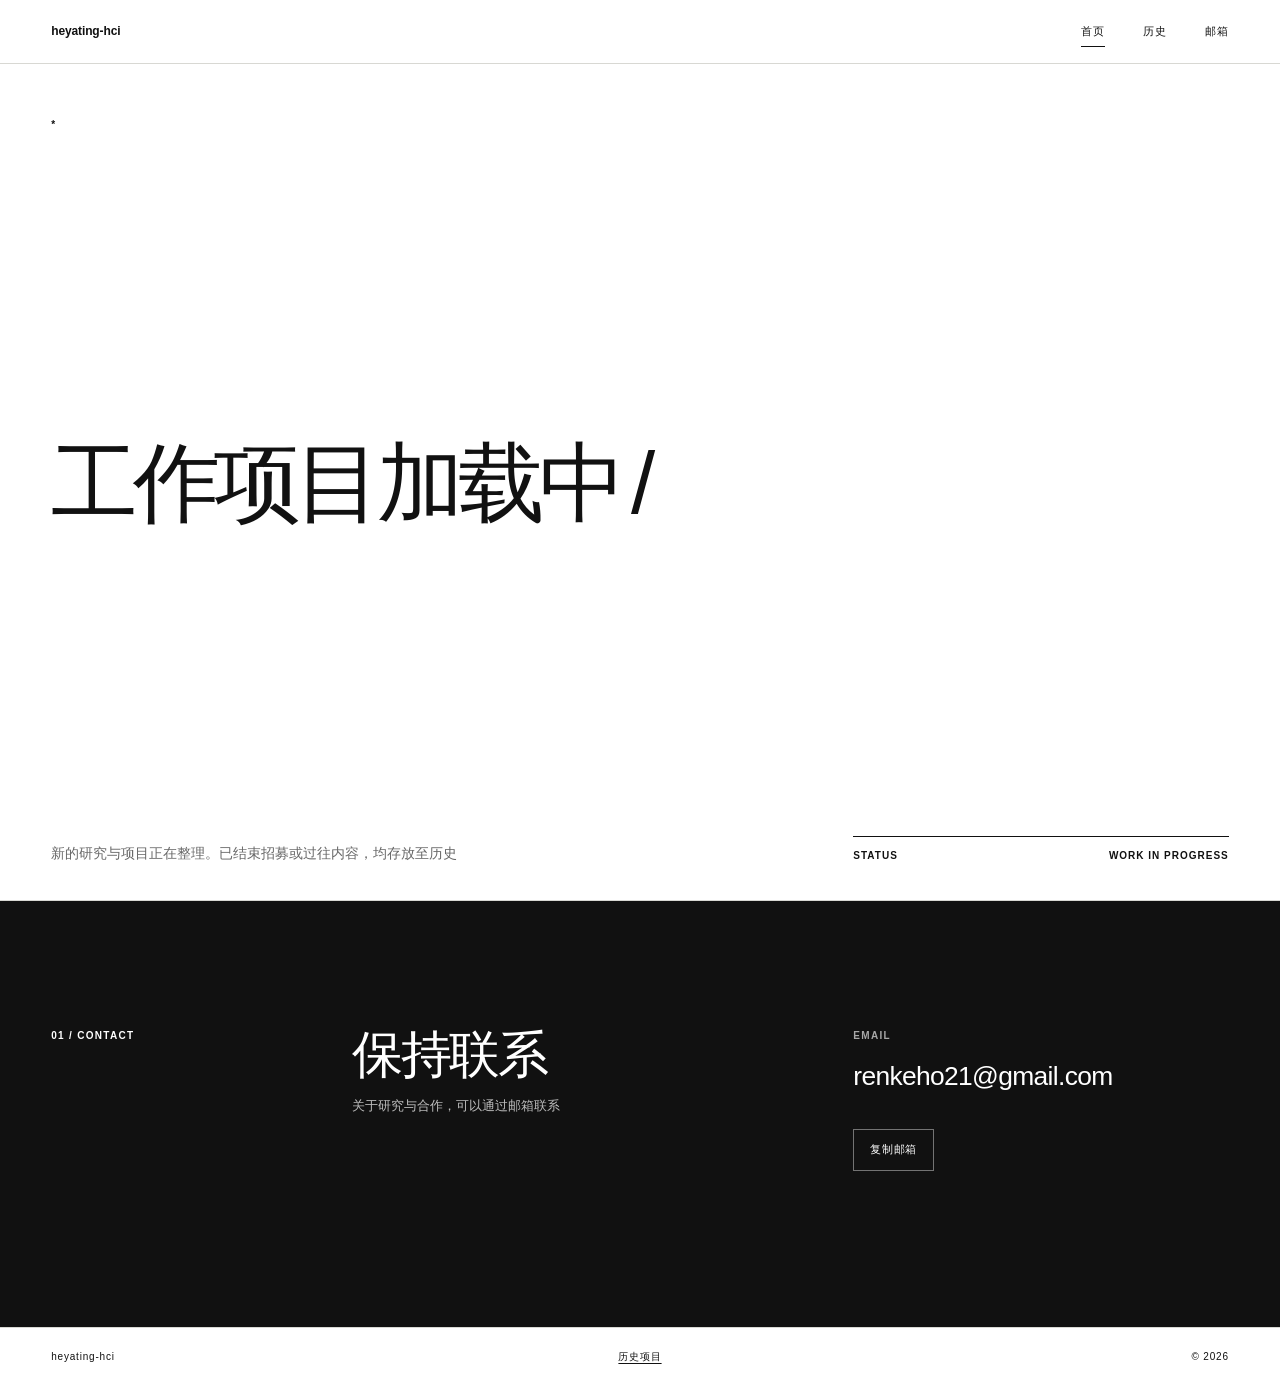
==== commit 67ef2096: "Change eyebrow text from 'RESEARCH' to '*'" ====
--- a/index.html
+++ b/index.html
@@ -20,7 +20,7 @@
     <meta name="twitter:image" content="https://renke21.github.io/Data-Research-Network-hyt/assets/og-home-2026.png">
 
     <title>heyating-hci｜工作项目加载中</title>
-    <link rel="stylesheet" href="styles.css?v=20260812">
+    <link rel="stylesheet" href="styles.css?v=20260811b">
     <script src="site-config.js?v=20260811b" defer></script>
     <script src="script.js?v=20260811b" defer></script>
   </head>
@@ -42,15 +42,11 @@
     <main id="main">
       <section class="home-hero" aria-labelledby="home-title">
         <div class="shell home-grid">
-          <p class="eyebrow">RESEARCH</p>
+          <p class="eyebrow">*</p>
 
           <h1 id="home-title">
-            工作项目加载中
-            <span class="loading-face" aria-hidden="true">
-              <span class="face face-normal">·_·</span>
-              <span class="face face-blink">-_-</span>
-              <span class="face face-smile">·ᴗ·</span>
-            </span>
+            工作项目加载中 
+            <span class="loading-slash" aria-hidden="true">/</span>
           </h1>
 
           <p class="home-intro">
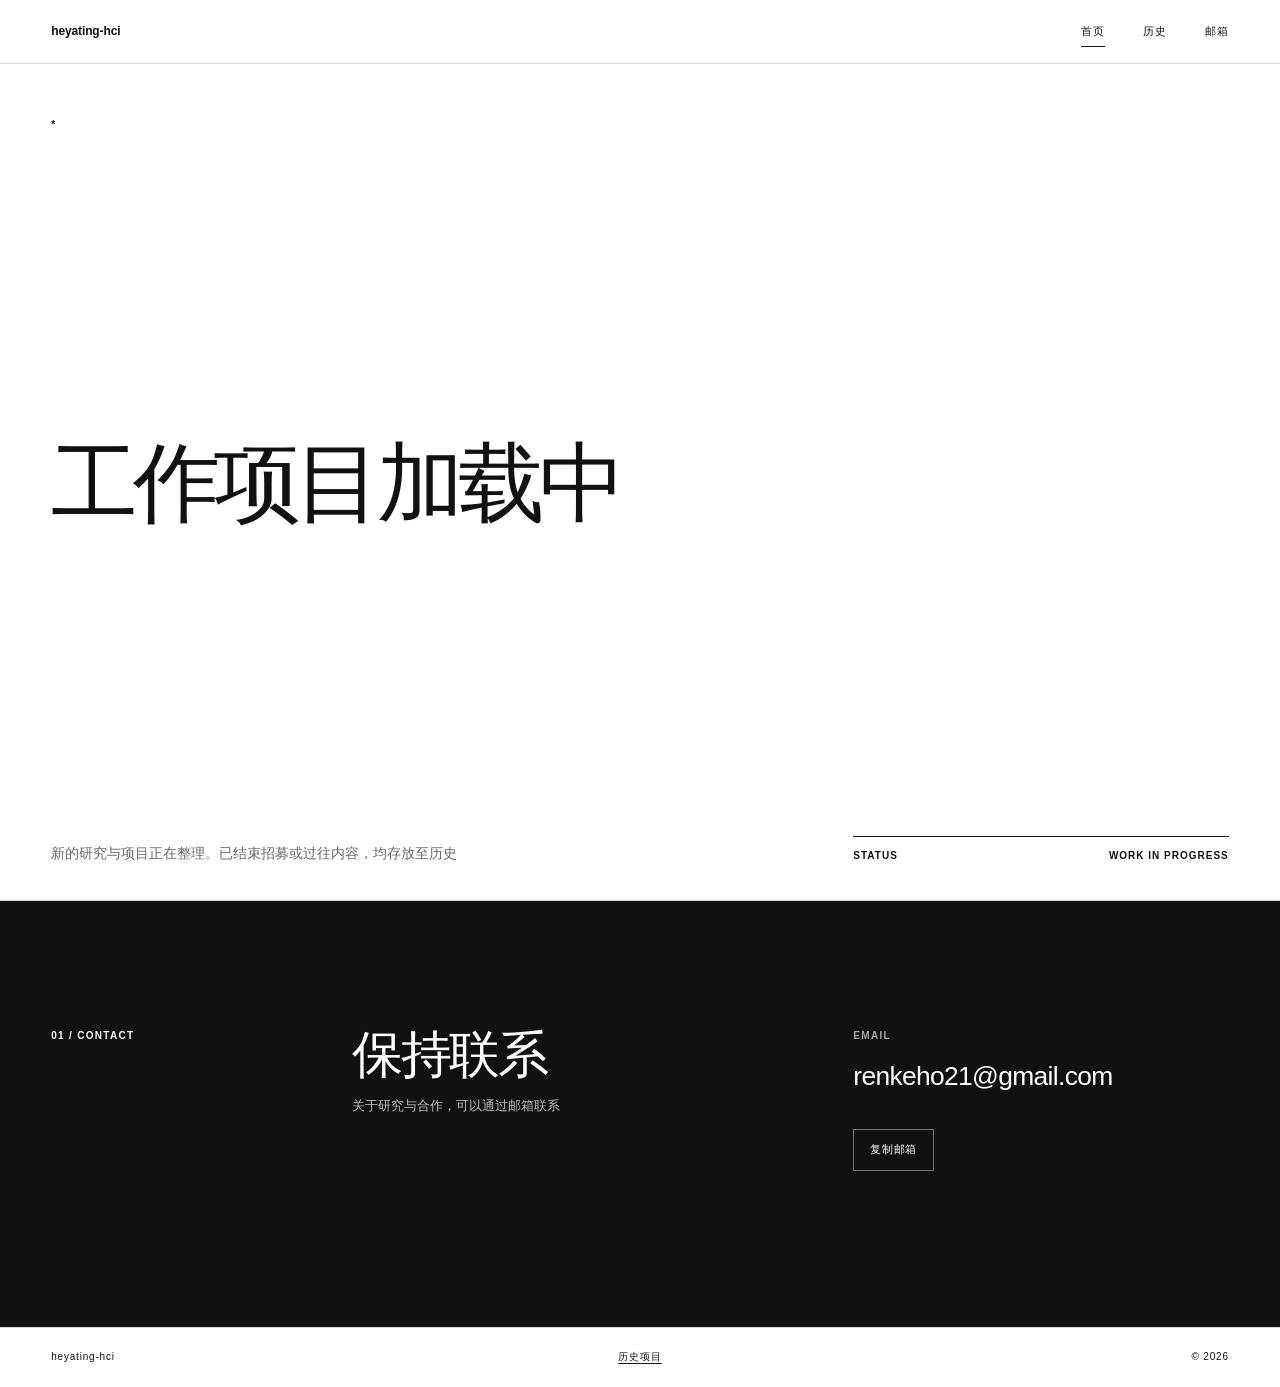
==== commit 6de2ba7d: "Merge pull request #3 from renke21/agent/loading-face-animation Replace loading slash with animated " ====
--- a/index.html
+++ b/index.html
@@ -20,7 +20,7 @@
     <meta name="twitter:image" content="https://renke21.github.io/Data-Research-Network-hyt/assets/og-home-2026.png">
 
     <title>heyating-hci｜工作项目加载中</title>
-    <link rel="stylesheet" href="styles.css?v=20260811b">
+    <link rel="stylesheet" href="styles.css?v=20260812">
     <script src="site-config.js?v=20260811b" defer></script>
     <script src="script.js?v=20260811b" defer></script>
   </head>
@@ -45,8 +45,12 @@
           <p class="eyebrow">*</p>
 
           <h1 id="home-title">
-            工作项目加载中 
-            <span class="loading-slash" aria-hidden="true">/</span>
+            工作项目加载中
+            <span class="loading-face" aria-hidden="true">
+              <span class="face face-normal">·_·</span>
+              <span class="face face-blink">-_-</span>
+              <span class="face face-smile">·ᴗ·</span>
+            </span>
           </h1>
 
           <p class="home-intro">
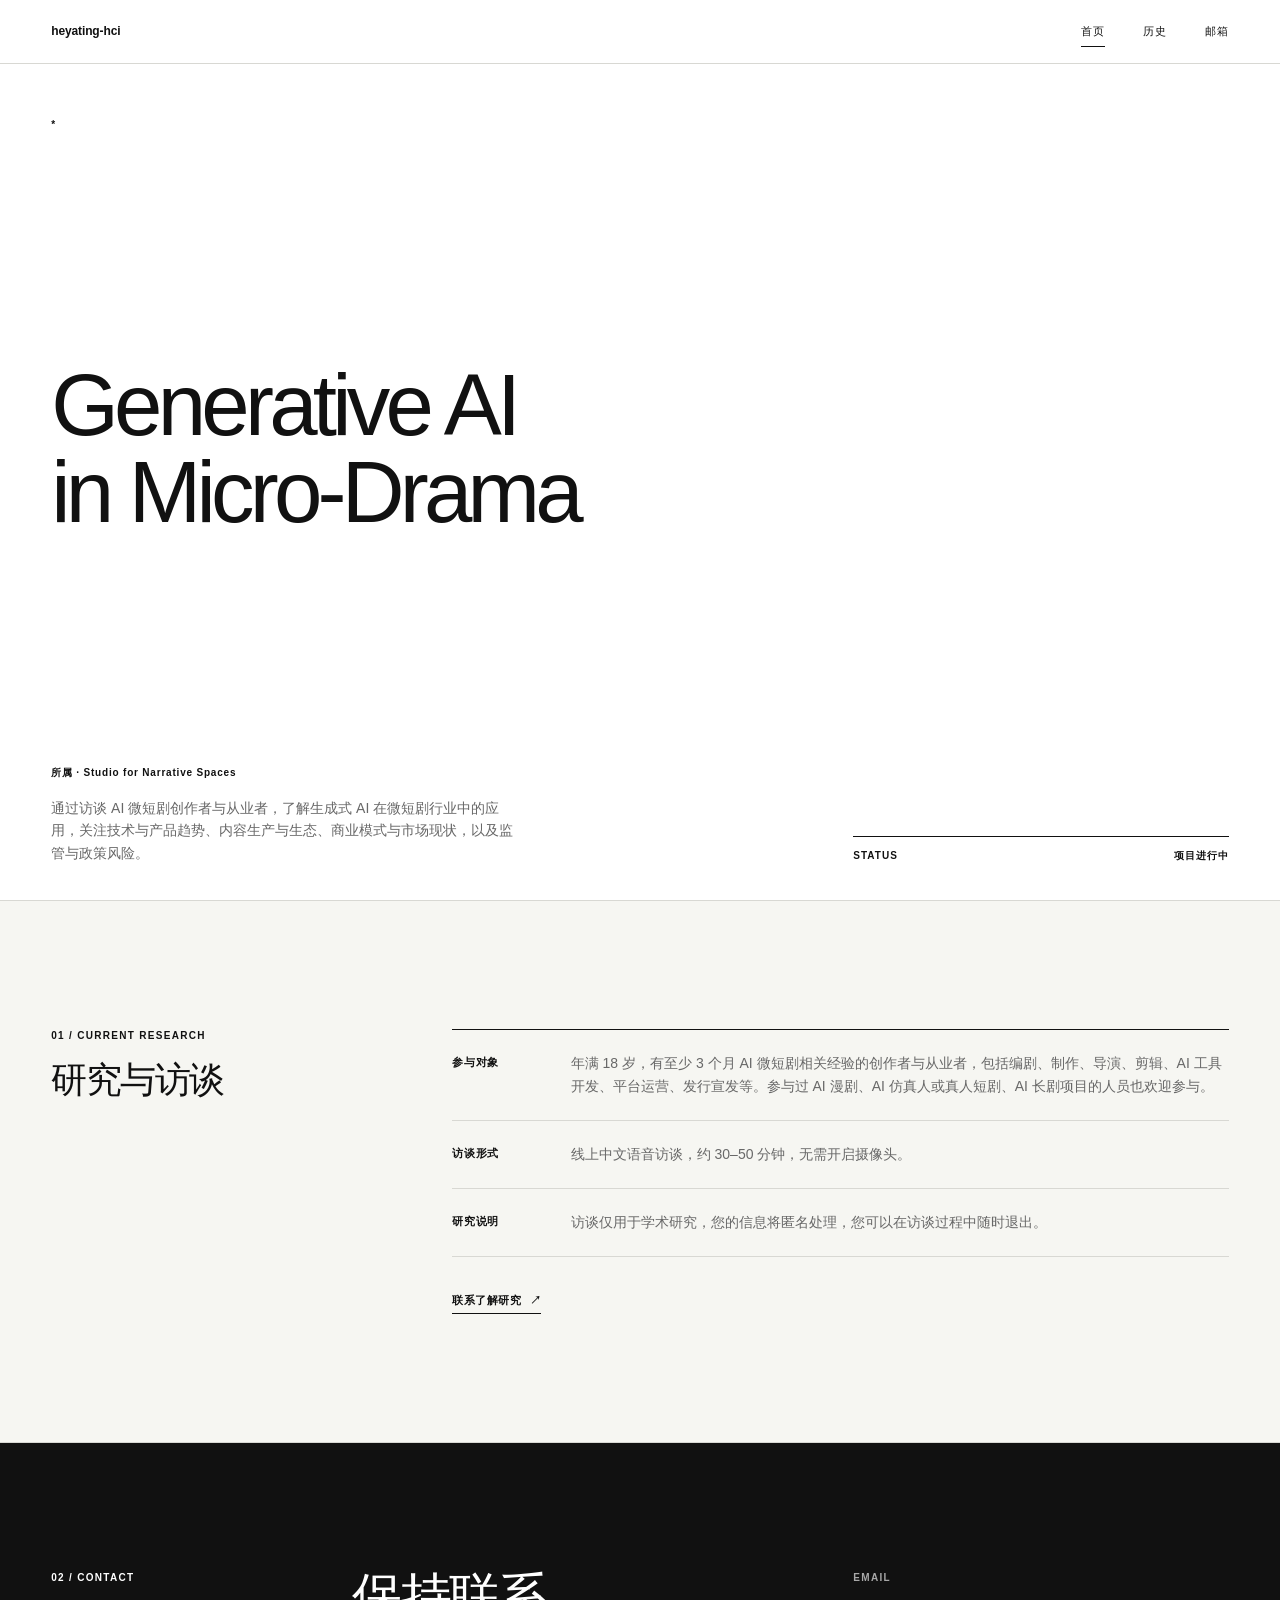
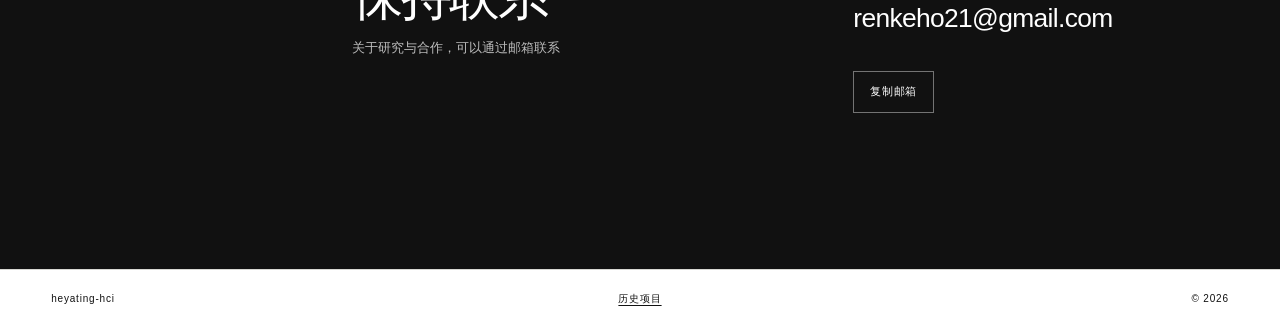
==== commit 3db6057a: "Add Generative AI in Micro-Drama research to homepage" ====
--- a/index.html
+++ b/index.html
@@ -3,7 +3,7 @@
   <head>
     <meta charset="utf-8">
     <meta name="viewport" content="width=device-width, initial-scale=1">
-    <meta name="description" content="heyating-hci 的 HCI 研究与项目页面 新的工作项目正在整理中">
+    <meta name="description" content="Generative AI in Micro-Drama，Studio for Narrative Spaces 正在进行的学术研究，关注生成式 AI 在微短剧行业中的应用与从业者经验。">
     <meta name="referrer" content="no-referrer">
     <meta name="theme-color" content="#ffffff">
     <link rel="canonical" href="https://renke21.github.io/Data-Research-Network-hyt/">
@@ -11,21 +11,21 @@
     <meta property="og:type" content="website">
     <meta property="og:locale" content="zh_CN">
     <meta property="og:site_name" content="heyating-hci">
-    <meta property="og:title" content="heyating-hci｜工作项目加载中">
-    <meta property="og:description" content="HCI 研究、进行中的工作与历史项目记录。">
+    <meta property="og:title" content="Generative AI in Micro-Drama｜heyating-hci">
+    <meta property="og:description" content="Studio for Narrative Spaces 进行中的研究，关注 AI 微短剧的技术趋势、内容生产、行业生态与从业者经验。">
     <meta property="og:url" content="https://renke21.github.io/Data-Research-Network-hyt/">
     <meta property="og:image" content="https://renke21.github.io/Data-Research-Network-hyt/assets/og-home-2026.png">
-    <meta property="og:image:alt" content="heyating-hci 工作项目加载中">
+    <meta property="og:image:alt" content="heyating-hci，Work in Progress">
     <meta name="twitter:card" content="summary_large_image">
     <meta name="twitter:image" content="https://renke21.github.io/Data-Research-Network-hyt/assets/og-home-2026.png">
 
-    <title>heyating-hci｜工作项目加载中</title>
-    <link rel="stylesheet" href="styles.css?v=20260812">
+    <title>Generative AI in Micro-Drama｜heyating-hci</title>
+    <link rel="stylesheet" href="styles.css?v=20261111">
     <script src="site-config.js?v=20260811b" defer></script>
     <script src="script.js?v=20260811b" defer></script>
   </head>
 
-  <body>
+  <body class="current-research">
     <a class="skip-link" href="#main">跳到主要内容</a>
 
     <header class="site-header">
@@ -45,28 +45,51 @@
           <p class="eyebrow">*</p>
 
           <h1 id="home-title">
-            工作项目加载中
-            <span class="loading-face" aria-hidden="true">
-              <span class="face face-normal">·_·</span>
-              <span class="face face-blink">-_-</span>
-              <span class="face face-smile">·ᴗ·</span>
-            </span>
+            Generative AI<br>in Micro-Drama
           </h1>
 
-          <p class="home-intro">
-            新的研究与项目正在整理。已结束招募或过往内容，均存放至历史
-          </p>
+          <div class="home-intro">
+            <p class="studio-credit">所属 · Studio for Narrative Spaces</p>
+            <p>通过访谈 AI 微短剧创作者与从业者，了解生成式 AI 在微短剧行业中的应用，关注技术与产品趋势、内容生产与生态、商业模式与市场现状，以及监管与政策风险。</p>
+          </div>
 
           <div class="home-status">
             <span>STATUS</span>
-            <span>WORK IN PROGRESS</span>
+            <span>项目进行中</span>
+          </div>
+        </div>
+      </section>
+
+      <section class="project-section project-section-muted" aria-labelledby="research-title">
+        <div class="shell project-section-grid">
+          <div class="project-section-heading">
+            <p class="section-index">01 / CURRENT RESEARCH</p>
+            <h2 id="research-title">研究与访谈</h2>
+          </div>
+
+          <div class="project-content">
+            <dl class="research-facts">
+              <div>
+                <dt>参与对象</dt>
+                <dd>年满 18 岁，有至少 3 个月 AI 微短剧相关经验的创作者与从业者，包括编剧、制作、导演、剪辑、AI 工具开发、平台运营、发行宣发等。参与过 AI 漫剧、AI 仿真人或真人短剧、AI 长剧项目的人员也欢迎参与。</dd>
+              </div>
+              <div>
+                <dt>访谈形式</dt>
+                <dd>线上中文语音访谈，约 30–50 分钟，无需开启摄像头。</dd>
+              </div>
+              <div>
+                <dt>研究说明</dt>
+                <dd>访谈仅用于学术研究，您的信息将匿名处理，您可以在访谈过程中随时退出。</dd>
+              </div>
+            </dl>
+            <a class="arrow-link" href="#contact">联系了解研究 <span aria-hidden="true">↗</span></a>
           </div>
         </div>
       </section>
 
       <section class="contact-band" id="contact" aria-labelledby="contact-title">
         <div class="shell contact-grid">
-          <p class="section-index">01 / CONTACT</p>
+          <p class="section-index">02 / CONTACT</p>
 
           <div class="contact-copy">
             <h2 id="contact-title">保持联系</h2>
--- a/styles.css
+++ b/styles.css
@@ -334,6 +334,49 @@
   letter-spacing: 0.1em;
 }
 
+/* Current homepage research */
+
+.current-research #home-title {
+  display: block;
+  line-height: 1;
+  letter-spacing: -0.055em;
+}
+
+.current-research .studio-credit {
+  color: var(--ink);
+}
+
+.research-facts {
+  border-top: 1px solid var(--ink);
+}
+
+.research-facts > div {
+  display: grid;
+  grid-template-columns: 5rem minmax(0, 1fr);
+  gap: clamp(1rem, 3vw, 2.5rem);
+  padding-block: 1.4rem;
+  border-bottom: 1px solid var(--line);
+}
+
+.research-facts dt {
+  padding-top: 0.1rem;
+  font-size: 0.6875rem;
+  font-weight: 700;
+  letter-spacing: 0.06em;
+}
+
+.research-facts dd {
+  color: var(--muted);
+  font-size: 0.875rem;
+}
+
+@media (max-width: 620px) {
+  .research-facts > div {
+    grid-template-columns: minmax(0, 1fr);
+    gap: 0.65rem;
+  }
+}
+
 /* Contact and footer */
 
 .contact-band {
